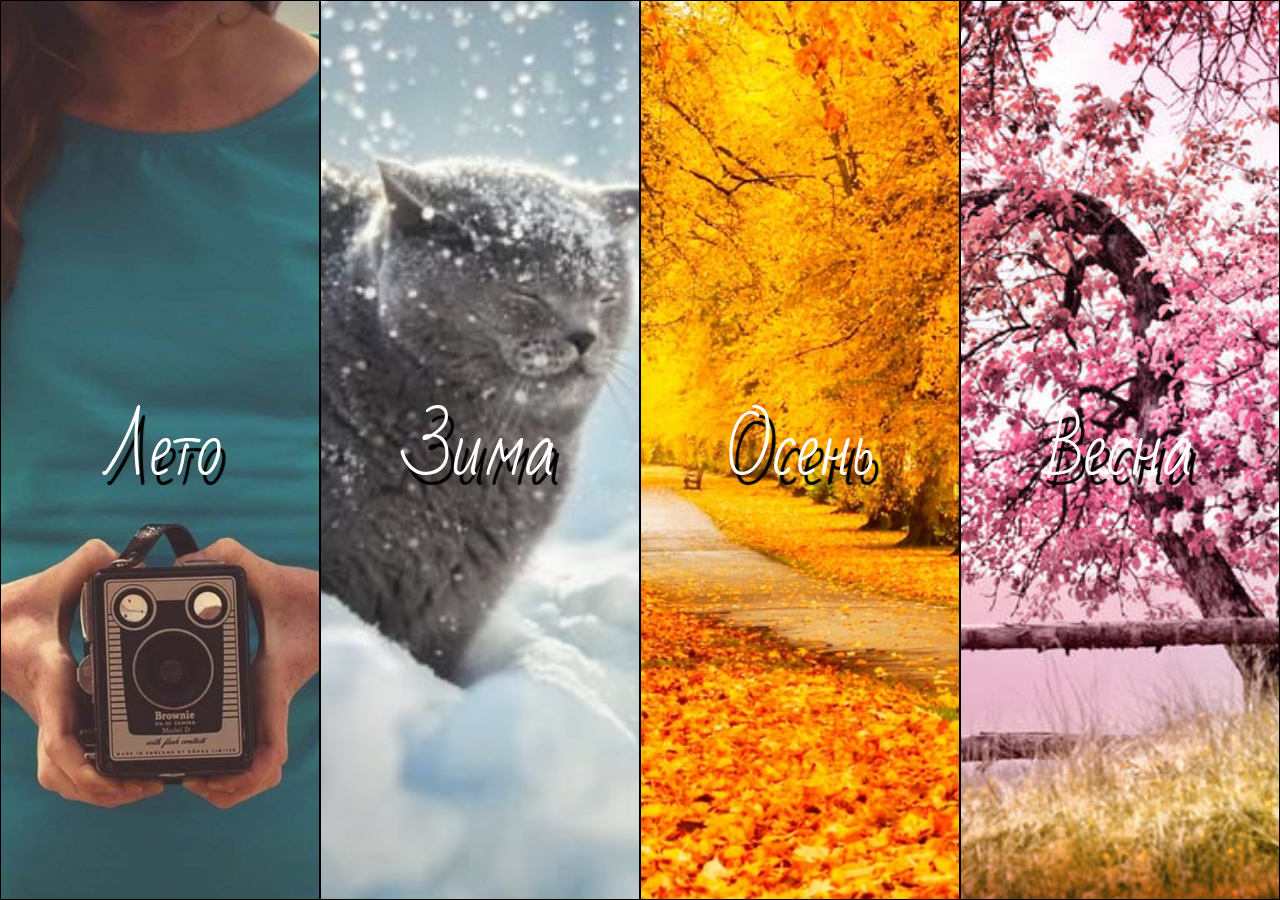
==== index.html @ 2223436f "fix" ====
<!DOCTYPE html>
<html lang="en">
<head>
    <meta charset="UTF-8">
    <meta name="viewport" content="width=device-width, initial-scale=1.0">
    <title>All Seasons Year site</title>
    <link rel="stylesheet" href="css/defaultStyle.css">
    <link rel="stylesheet" href="css/style.css">
    <link rel="shortcut icon" href="favicon.ico">
    <link href="https://fonts.googleapis.com/css2?family=Bad+Script&display=swap" rel="stylesheet">
</head>
<body>
    <div class="slider">
        <div class="item item-1"><span>
            <a class="link-summer" href="https://vladimirsaenko.github.io/Portfolio-2/sites/site-2/Summer%20its%20cool/index.html">Лето</a></span></div>
        <div class="item item-2"><span>
            <a class="link-winter" href="https://vladimirsaenko.github.io/Portfolio-2/sites/site-20/Winter%20Its%20Cool/index.html">Зима</a>
        </span></div>
        <div class="item item-3"><span>
            <a class="link-autumn" href="https://vladimirsaenko.github.io/Portfolio-2/sites/site-22/Autumn%20Its%20Cool/index.html">Осень</a>
        </span></div>
        <div class="item item-4"><span>
            <a class="link-spring" href="https://vladimirsaenko.github.io/Portfolio-2/sites/site-21/Spring%20Its%20Cool/index.html">Весна</a>
        </span></div>
    </div>
</body>
</html>
---- css/defaultStyle.css ----
* {
  box-sizing: border-box;
  margin: 0;
  padding: 0; 
}

body {
  margin: 0;
  font-family: 'Bad Script', sans-serif;
}

@media (max-width: 640px) {
  .slider {
    height: 100vh;
    flex-direction: column;
  }
  .item {
    width: 100%;
    user-select: none;
    cursor: none;
  }
  .item:hover {
    flex-grow: 30%;
  }
}
---- css/style.css ----
* {
    user-select: none;
    outline: none;
}

.slider {
    display: flex;
    justify-content: center;
}

.item {
    user-select: none;
    border: 1px solid black;
    /* cursor: default; */
    cursor: pointer;
    height: 100vh;
    display: flex;
    flex-basis: 25%;
    justify-content: center;
    align-items: center;
    background-color: #aeaeae;
    transition: all 2s;
}

.item:hover {
    flex-basis: 70%;
}

span {
    color: white;
    font-size: 70px;
    text-shadow: 5.5px 10px 1px black;
    user-select: text;
}

a {
    text-decoration: none;
    color: inherit;
    font-family: inherit;
}

.item:hover span {
    font-size: 100px;
    transition: 0.5s;
}

.item-1 {
    background: url(../img/Summer.jpg) center;
    background-size: cover;
}
.item-2 {
    background: url(../img/Winter.jpg) center;
    background-size: cover;
}

.item-3 {
    background: url(../img/Autumn.jpg) center;
    background-size: cover;
}

.item-4 {
    background: url(../img/Spring.jpg) center;
    background-size: cover;
}

.link-summer {
    transition: 0.5s;
    color: inherit;
}

.link-summer:hover {
    transition: 0.5s;
    color: greenyellow;
}

.link-winter {
    transition: 0.5s;
    color: inherit;
}

.link-winter:hover {
    color: rgb(22, 22, 235);
    transition: 0.5s;
}

.link-autumn {
    transition: 0.5s;
    color: inherit;
}

.link-autumn:hover {
    color: orange;
    transition: 0.5s;
}

.link-spring {
    transition: 0.5s;
    color: inherit;
}

.link-spring:hover {
    color: pink;
    transition: 0.5s;
}
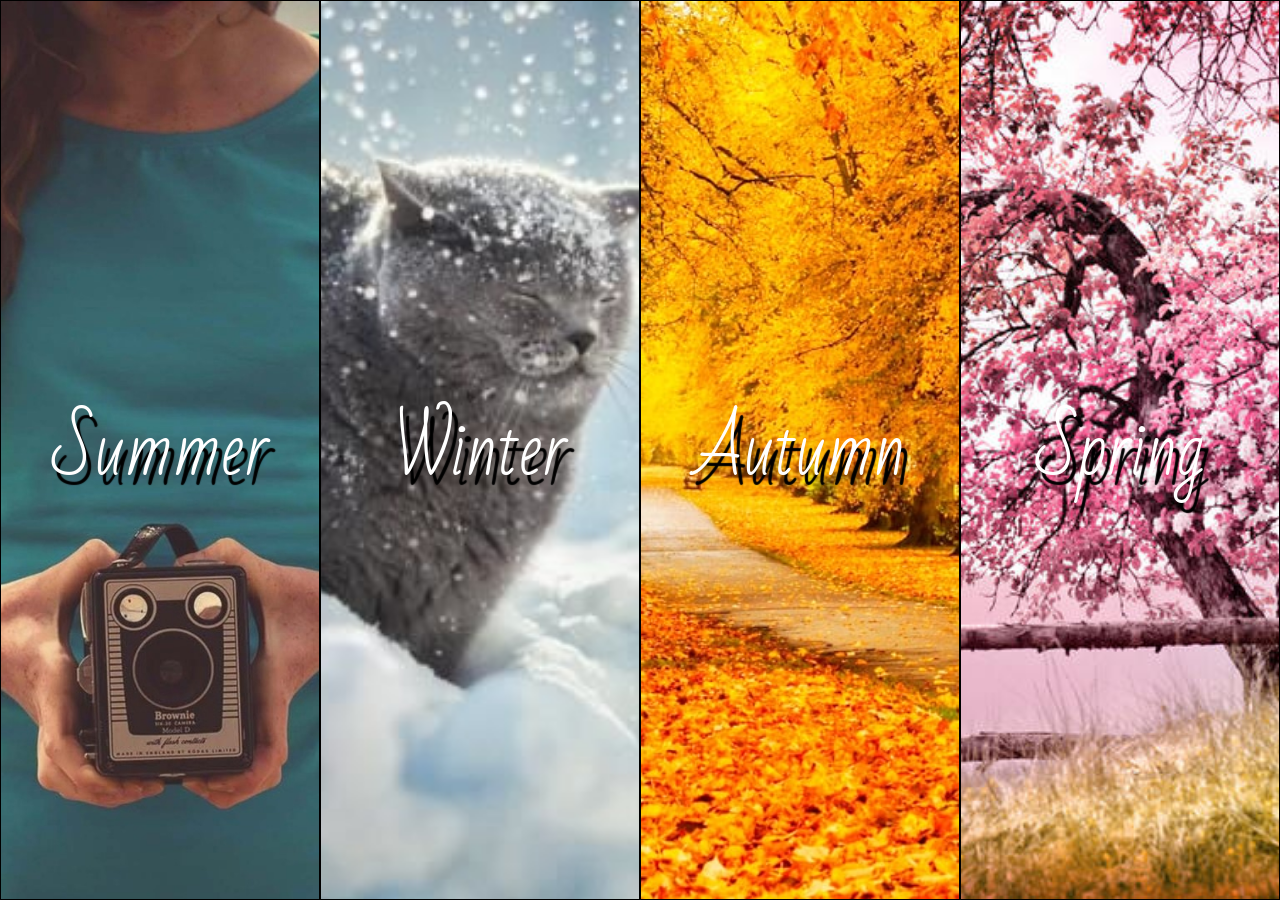
==== commit 3b0e217b: "Update index.html" ====
--- a/index.html
+++ b/index.html
@@ -12,16 +12,17 @@
 <body>
     <div class="slider">
         <div class="item item-1"><span>
-            <a class="link-summer" href="https://vladimirsaenko.github.io/Portfolio-2/sites/site-2/Summer%20its%20cool/index.html">Лето</a></span></div>
+            <p class="summer" href="">Summer</p>
+        </span></div>
         <div class="item item-2"><span>
-            <a class="link-winter" href="https://vladimirsaenko.github.io/Portfolio-2/sites/site-20/Winter%20Its%20Cool/index.html">Зима</a>
+            <p class="winter" href="">Winter</p>
         </span></div>
         <div class="item item-3"><span>
-            <a class="link-autumn" href="https://vladimirsaenko.github.io/Portfolio-2/sites/site-22/Autumn%20Its%20Cool/index.html">Осень</a>
+            <p class="autumn" href="">Autumn</p>
         </span></div>
         <div class="item item-4"><span>
-            <a class="link-spring" href="https://vladimirsaenko.github.io/Portfolio-2/sites/site-21/Spring%20Its%20Cool/index.html">Весна</a>
+            <p class="spring" href="">Spring</p>
         </span></div>
     </div>
 </body>
-</html>+</html>
--- a/css/defaultStyle.css
+++ b/css/defaultStyle.css
@@ -1,9 +1,18 @@
 
-* {
+/* * {
   box-sizing: border-box;
   margin: 0;
   padding: 0; 
-}
+} */
+
+
+/* * {
+  box-sizing: border-box;
+  user-select: none;
+  margin: 0;
+  padding: 0;
+  outline: none;
+} */
 
 body {
   margin: 0;
@@ -15,12 +24,14 @@
     height: 100vh;
     flex-direction: column;
   }
+
   .item {
     width: 100%;
     user-select: none;
     cursor: none;
   }
+  
   .item:hover {
     flex-grow: 30%;
   }
-}+}
--- a/css/style.css
+++ b/css/style.css
@@ -2,6 +2,10 @@
 * {
     user-select: none;
     outline: none;
+    box-sizing: border-box;
+    user-select: none;
+    margin: 0;
+    padding: 0;
 }
 
 .slider {
@@ -31,10 +35,9 @@
     color: white;
     font-size: 70px;
     text-shadow: 5.5px 10px 1px black;
-    user-select: text;
 }
 
-a {
+p {
     text-decoration: none;
     color: inherit;
     font-family: inherit;
@@ -49,6 +52,7 @@
     background: url(../img/Summer.jpg) center;
     background-size: cover;
 }
+
 .item-2 {
     background: url(../img/Winter.jpg) center;
     background-size: cover;
@@ -64,42 +68,42 @@
     background-size: cover;
 }
 
-.link-summer {
+.summer {
     transition: 0.5s;
     color: inherit;
 }
 
-.link-summer:hover {
+.summer:hover {
     transition: 0.5s;
     color: greenyellow;
 }
 
-.link-winter {
+.winter {
     transition: 0.5s;
     color: inherit;
 }
 
-.link-winter:hover {
+.winter:hover {
     color: rgb(22, 22, 235);
     transition: 0.5s;
 }
 
-.link-autumn {
+.autumn {
     transition: 0.5s;
     color: inherit;
 }
 
-.link-autumn:hover {
+.autumn:hover {
     color: orange;
     transition: 0.5s;
 }
 
-.link-spring {
+.spring {
     transition: 0.5s;
     color: inherit;
 }
 
-.link-spring:hover {
+.spring:hover {
     color: pink;
     transition: 0.5s;
 }
